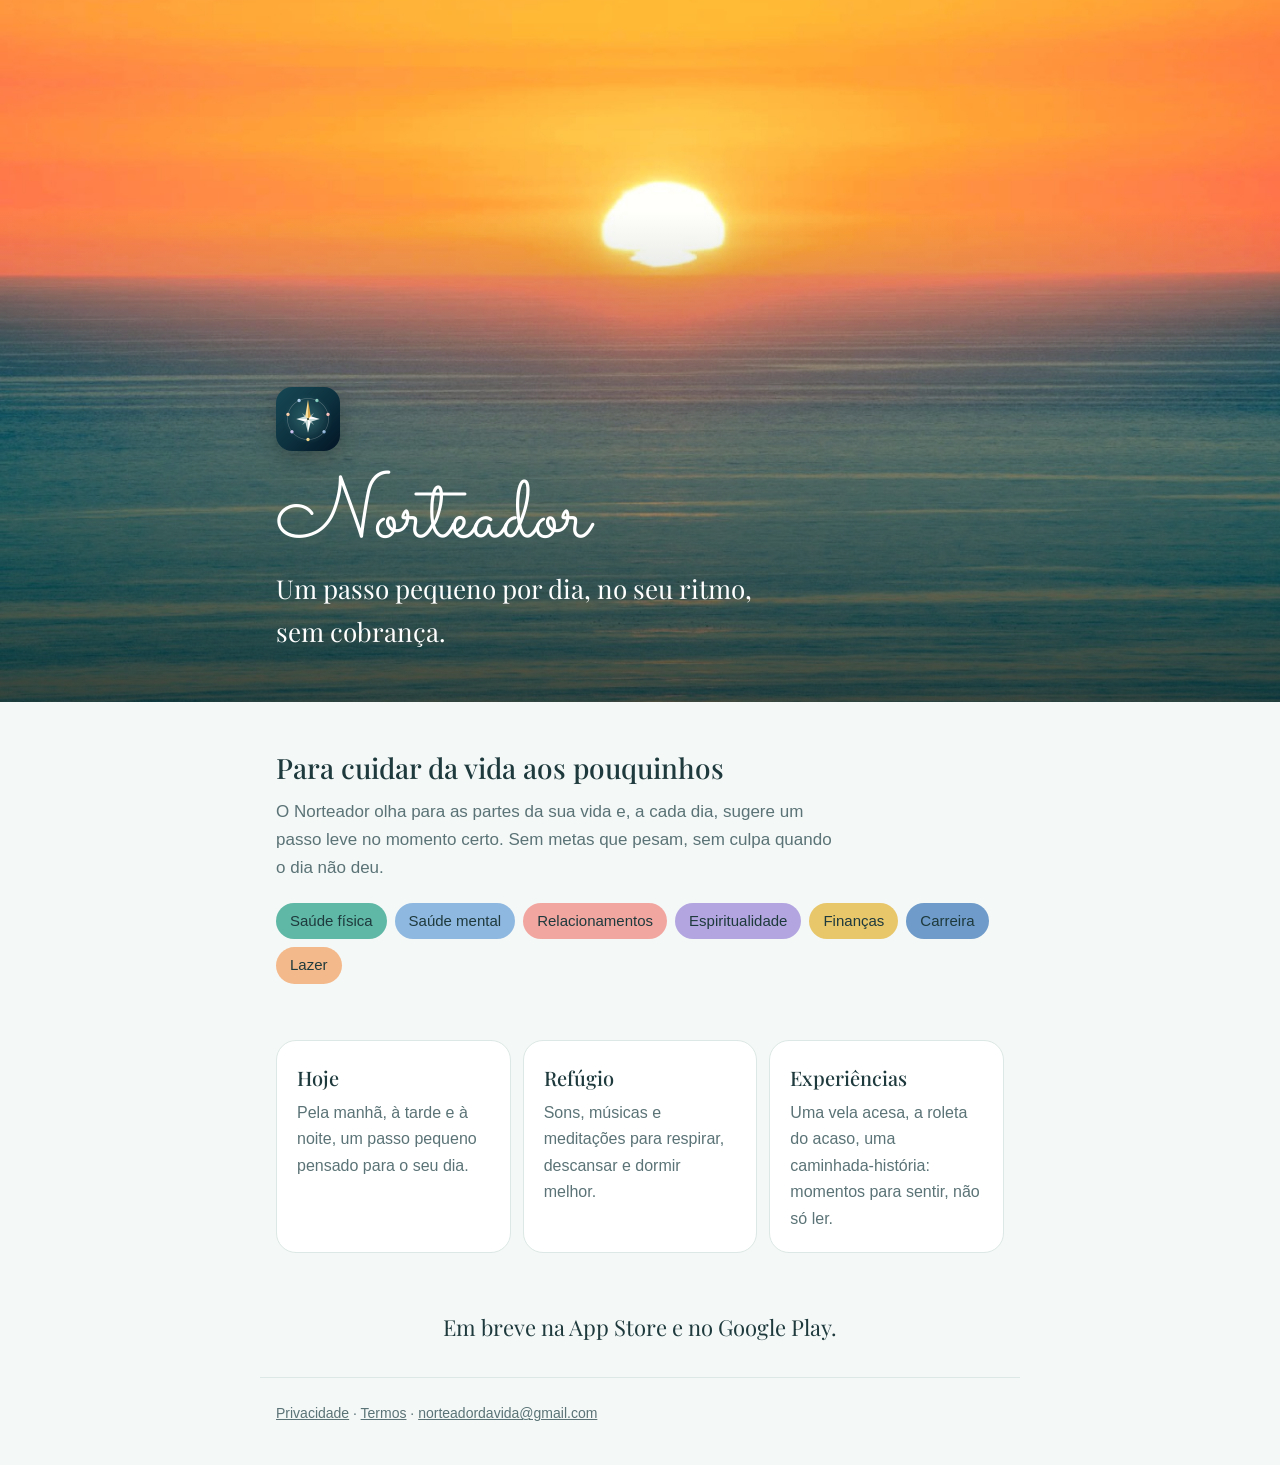
==== index.html @ e459e5b9 "site: landing, privacidade e termos" ====
<!doctype html>
<html lang="pt-BR">
<head>
<meta charset="utf-8">
<meta name="viewport" content="width=device-width,initial-scale=1">
<title>Norteador da Vida</title>
<meta name="description" content="Um app para cuidar da vida aos pouquinhos: um passo pequeno por dia, no seu ritmo, sem cobrança.">
<meta property="og:title" content="Norteador da Vida">
<meta property="og:description" content="Um passo pequeno por dia, no seu ritmo, sem cobrança.">
<meta property="og:image" content="https://norteador.net/manha.jpg">
<link rel="icon" href="icone.png">
<link rel="stylesheet" href="estilo.css">
</head>
<body>
<header class="hero">
  <div class="hero-in">
    <img src="icone.png" alt="" width="64" height="64">
    <h1 class="wordmark">Norteador</h1>
    <p>Um passo pequeno por dia, no seu ritmo, sem cobrança.</p>
  </div>
</header>

<main>
  <section>
    <h2>Para cuidar da vida aos pouquinhos</h2>
    <p class="lead">O Norteador olha para as partes da sua vida e, a cada dia, sugere um passo leve no momento certo. Sem metas que pesam, sem culpa quando o dia não deu.</p>
    <ul class="chips" aria-label="Os sete pilares">
      <li style="background:#5FB8A5">Saúde física</li>
      <li style="background:#8FB8E0">Saúde mental</li>
      <li style="background:#F2A6A0">Relacionamentos</li>
      <li style="background:#B3A6E0">Espiritualidade</li>
      <li style="background:#E8C66A">Finanças</li>
      <li style="background:#6E9BC9">Carreira</li>
      <li style="background:#F4B98A">Lazer</li>
    </ul>
  </section>

  <section>
    <div class="cards">
      <div class="card"><h3>Hoje</h3><p>Pela manhã, à tarde e à noite, um passo pequeno pensado para o seu dia.</p></div>
      <div class="card"><h3>Refúgio</h3><p>Sons, músicas e meditações para respirar, descansar e dormir melhor.</p></div>
      <div class="card"><h3>Experiências</h3><p>Uma vela acesa, a roleta do acaso, uma caminhada-história: momentos para sentir, não só ler.</p></div>
    </div>
  </section>

  <section class="soon">
    <p>Em breve na App Store e no Google Play.</p>
  </section>
</main>

<footer><a href="privacidade.html">Privacidade</a> · <a href="termos.html">Termos</a> · <a href="mailto:norteadordavida@gmail.com">norteadordavida@gmail.com</a></footer>
</body>
</html>
---- estilo.css ----
/* norteador.net — the app's palette (src/theme.ts) and fonts (Sacramento wordmark, Playfair serif). */
@import url('https://fonts.googleapis.com/css2?family=Playfair+Display:wght@500&family=Sacramento&display=swap');

:root {
  --bg: #F4F8F7;
  --surface: #FFFFFF;
  --ink: #1F3A3D;
  --soft: #5B7376;
  --line: #DCE8E5;
  --accent: #5FB8A5;
  --serif: 'Playfair Display', Georgia, serif;
  --sans: -apple-system, 'Segoe UI', Roboto, Helvetica, Arial, sans-serif;
}
@media (prefers-color-scheme: dark) {
  :root {
    --bg: #0F1F21;
    --surface: #17292C;
    --ink: #E6F1EF;
    --soft: #9DB5B2;
    --line: #26393C;
  }
}

* { box-sizing: border-box; }
body { margin: 0; background: var(--bg); color: var(--ink); font-family: var(--sans); font-size: 17px; line-height: 1.65; }
a { color: inherit; }
img { max-width: 100%; }

.top { max-width: 760px; margin: 0 auto; padding: 20px 16px; }
.brand { display: inline-flex; align-items: center; gap: 10px; text-decoration: none; font-family: var(--serif); font-size: 18px; }
.brand img { border-radius: 9px; }

/* Landing */
.hero { position: relative; min-height: 78vh; display: flex; align-items: flex-end; color: #fff;
  background: #E9A36F url('manha.jpg') center / cover no-repeat; }
.hero::after { content: ''; position: absolute; inset: 0; background: linear-gradient(180deg, rgba(15,31,33,0) 30%, rgba(15,31,33,.72) 100%); }
.hero-in { position: relative; z-index: 1; width: 100%; max-width: 760px; margin: 0 auto; padding: 32px 16px 48px; }
.hero img { border-radius: 16px; box-shadow: 0 8px 24px rgba(0,0,0,.25); }
.wordmark { font-family: 'Sacramento', cursive; font-size: clamp(56px, 12vw, 88px); line-height: 1; margin: 16px 0 4px; font-weight: 400; }
.hero p { font-family: var(--serif); font-size: clamp(20px, 4.5vw, 26px); margin: 0; max-width: 30ch; }

section { max-width: 760px; margin: 0 auto; padding: 48px 16px 8px; }
h2 { font-family: var(--serif); font-weight: 500; font-size: 28px; line-height: 1.3; margin: 0 0 12px; }
.lead { color: var(--soft); margin: 0 0 20px; max-width: 60ch; }
.chips { display: flex; flex-wrap: wrap; gap: 8px; margin: 0; padding: 0; list-style: none; }
.chips li { padding: 6px 14px; border-radius: 999px; color: #1F3A3D; font-size: 15px; }
.cards { display: grid; grid-template-columns: repeat(auto-fit, minmax(210px, 1fr)); gap: 12px; }
.card { background: var(--surface); border: 1px solid var(--line); border-radius: 20px; padding: 20px; }
.card h3 { font-family: var(--serif); font-weight: 500; font-size: 20px; margin: 0 0 6px; }
.card p { margin: 0; color: var(--soft); font-size: 16px; }
.soon { text-align: center; padding-bottom: 32px; }
.soon p { font-family: var(--serif); font-size: 22px; margin: 0; }

/* Documents */
.doc { max-width: 760px; margin: 0 auto; padding: 8px 16px 32px; }
.doc h1 { font-family: var(--serif); font-weight: 500; font-size: 34px; line-height: 1.25; margin: 8px 0 24px; }
.doc h2 { font-size: 22px; margin: 32px 0 8px; }
.doc p { margin: 0 0 14px; }
.draft { display: inline-block; margin: 8px 0 0; padding: 4px 12px; border-radius: 999px; background: #E8C66A; color: #1F3A3D; font-size: 14px; }

footer { max-width: 760px; margin: 0 auto; padding: 24px 16px 40px; border-top: 1px solid var(--line); color: var(--soft); font-size: 14px; }
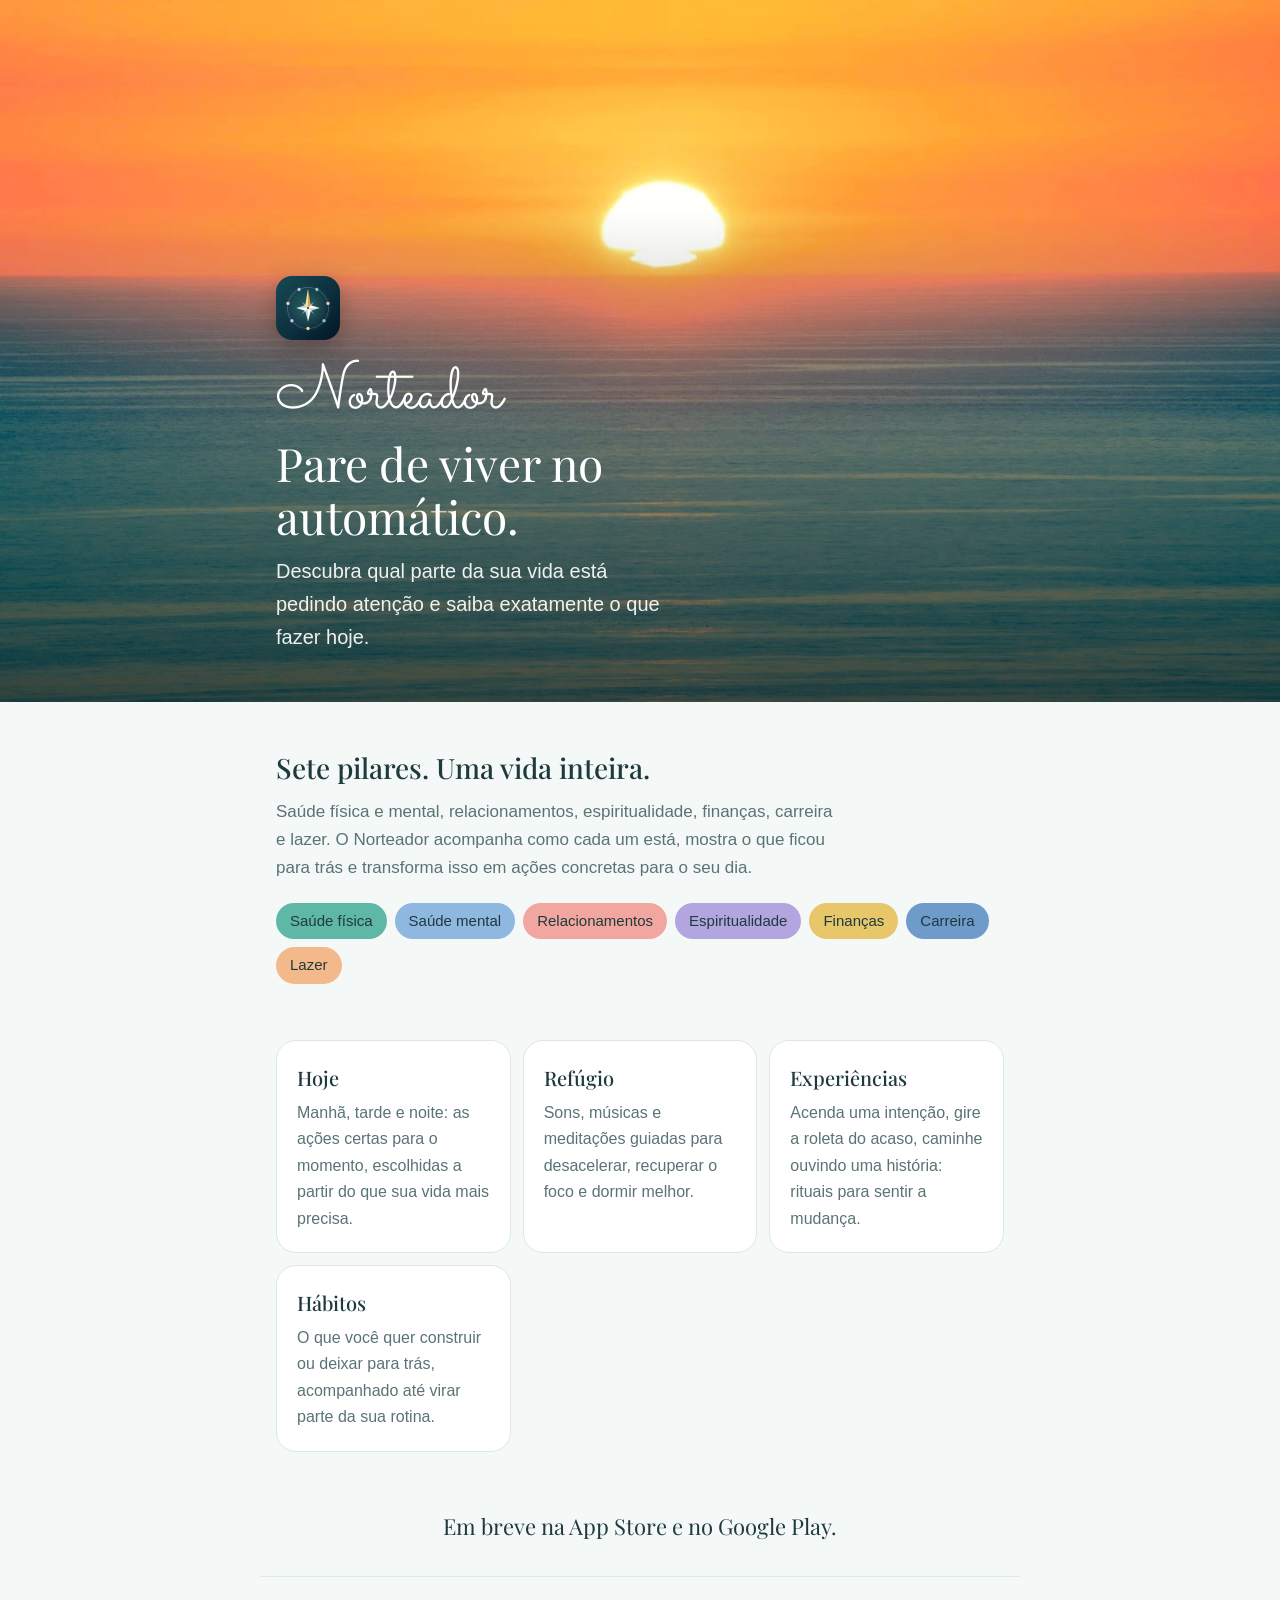
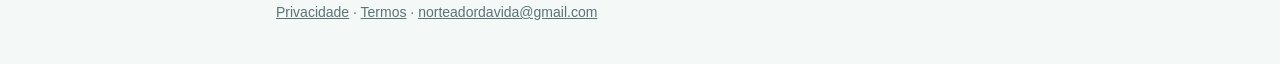
==== commit 2383cb3e: "site: copy 'Pare de viver no automático'" ====
--- a/index.html
+++ b/index.html
@@ -4,9 +4,9 @@
 <meta charset="utf-8">
 <meta name="viewport" content="width=device-width,initial-scale=1">
 <title>Norteador da Vida</title>
-<meta name="description" content="Um app para cuidar da vida aos pouquinhos: um passo pequeno por dia, no seu ritmo, sem cobrança.">
-<meta property="og:title" content="Norteador da Vida">
-<meta property="og:description" content="Um passo pequeno por dia, no seu ritmo, sem cobrança.">
+<meta name="description" content="Descubra qual parte da sua vida está pedindo atenção e saiba exatamente o que fazer hoje.">
+<meta property="og:title" content="Norteador da Vida · Pare de viver no automático">
+<meta property="og:description" content="Descubra qual parte da sua vida está pedindo atenção e saiba exatamente o que fazer hoje.">
 <meta property="og:image" content="https://norteador.net/manha.jpg">
 <link rel="icon" href="icone.png">
 <link rel="stylesheet" href="estilo.css">
@@ -16,14 +16,15 @@
   <div class="hero-in">
     <img src="icone.png" alt="" width="64" height="64">
     <h1 class="wordmark">Norteador</h1>
-    <p>Um passo pequeno por dia, no seu ritmo, sem cobrança.</p>
+    <p class="headline">Pare de viver no automático.</p>
+    <p class="sub">Descubra qual parte da sua vida está pedindo atenção e saiba exatamente o que fazer hoje.</p>
   </div>
 </header>
 
 <main>
   <section>
-    <h2>Para cuidar da vida aos pouquinhos</h2>
-    <p class="lead">O Norteador olha para as partes da sua vida e, a cada dia, sugere um passo leve no momento certo. Sem metas que pesam, sem culpa quando o dia não deu.</p>
+    <h2>Sete pilares. Uma vida inteira.</h2>
+    <p class="lead">Saúde física e mental, relacionamentos, espiritualidade, finanças, carreira e lazer. O Norteador acompanha como cada um está, mostra o que ficou para trás e transforma isso em ações concretas para o seu dia.</p>
     <ul class="chips" aria-label="Os sete pilares">
       <li style="background:#5FB8A5">Saúde física</li>
       <li style="background:#8FB8E0">Saúde mental</li>
@@ -37,9 +38,10 @@
 
   <section>
     <div class="cards">
-      <div class="card"><h3>Hoje</h3><p>Pela manhã, à tarde e à noite, um passo pequeno pensado para o seu dia.</p></div>
-      <div class="card"><h3>Refúgio</h3><p>Sons, músicas e meditações para respirar, descansar e dormir melhor.</p></div>
-      <div class="card"><h3>Experiências</h3><p>Uma vela acesa, a roleta do acaso, uma caminhada-história: momentos para sentir, não só ler.</p></div>
+      <div class="card"><h3>Hoje</h3><p>Manhã, tarde e noite: as ações certas para o momento, escolhidas a partir do que sua vida mais precisa.</p></div>
+      <div class="card"><h3>Refúgio</h3><p>Sons, músicas e meditações guiadas para desacelerar, recuperar o foco e dormir melhor.</p></div>
+      <div class="card"><h3>Experiências</h3><p>Acenda uma intenção, gire a roleta do acaso, caminhe ouvindo uma história: rituais para sentir a mudança.</p></div>
+      <div class="card"><h3>Hábitos</h3><p>O que você quer construir ou deixar para trás, acompanhado até virar parte da sua rotina.</p></div>
     </div>
   </section>
 
--- a/estilo.css
+++ b/estilo.css
@@ -36,8 +36,9 @@
 .hero::after { content: ''; position: absolute; inset: 0; background: linear-gradient(180deg, rgba(15,31,33,0) 30%, rgba(15,31,33,.72) 100%); }
 .hero-in { position: relative; z-index: 1; width: 100%; max-width: 760px; margin: 0 auto; padding: 32px 16px 48px; }
 .hero img { border-radius: 16px; box-shadow: 0 8px 24px rgba(0,0,0,.25); }
-.wordmark { font-family: 'Sacramento', cursive; font-size: clamp(56px, 12vw, 88px); line-height: 1; margin: 16px 0 4px; font-weight: 400; }
-.hero p { font-family: var(--serif); font-size: clamp(20px, 4.5vw, 26px); margin: 0; max-width: 30ch; }
+.wordmark { font-family: 'Sacramento', cursive; font-size: clamp(44px, 9vw, 64px); line-height: 1; margin: 14px 0 10px; font-weight: 400; }
+.hero .headline { font-family: var(--serif); font-size: clamp(30px, 7vw, 46px); line-height: 1.15; margin: 0 0 12px; max-width: 18ch; }
+.hero .sub { font-size: clamp(17px, 3.6vw, 20px); margin: 0; max-width: 36ch; opacity: .92; }
 
 section { max-width: 760px; margin: 0 auto; padding: 48px 16px 8px; }
 h2 { font-family: var(--serif); font-weight: 500; font-size: 28px; line-height: 1.3; margin: 0 0 12px; }
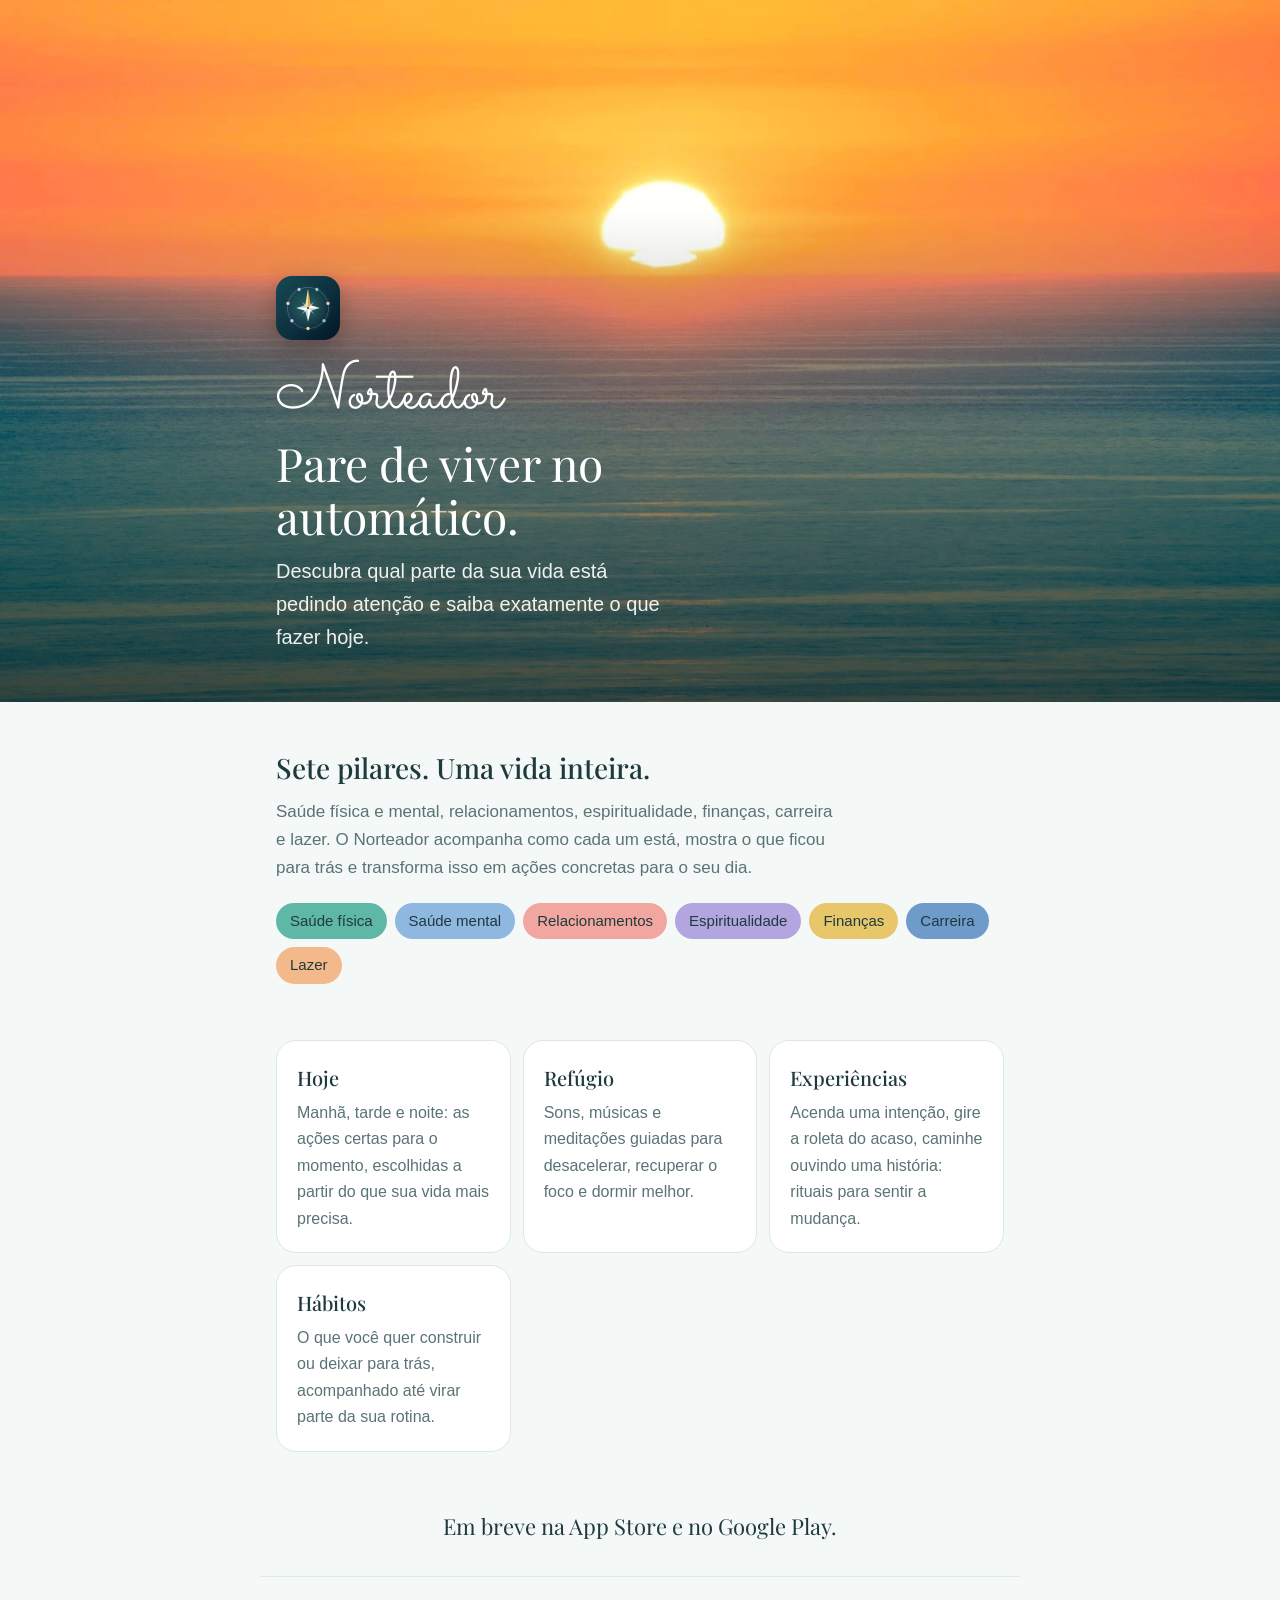
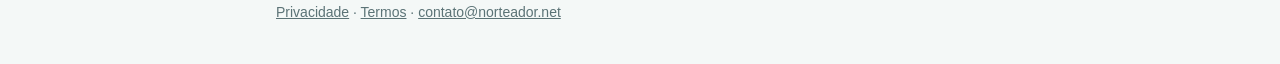
==== commit 1dddd448: "site: contato@norteador.net" ====
--- a/index.html
+++ b/index.html
@@ -50,6 +50,6 @@
   </section>
 </main>
 
-<footer><a href="privacidade.html">Privacidade</a> · <a href="termos.html">Termos</a> · <a href="mailto:norteadordavida@gmail.com">norteadordavida@gmail.com</a></footer>
+<footer><a href="privacidade.html">Privacidade</a> · <a href="termos.html">Termos</a> · <a href="mailto:contato@norteador.net">contato@norteador.net</a></footer>
 </body>
 </html>
